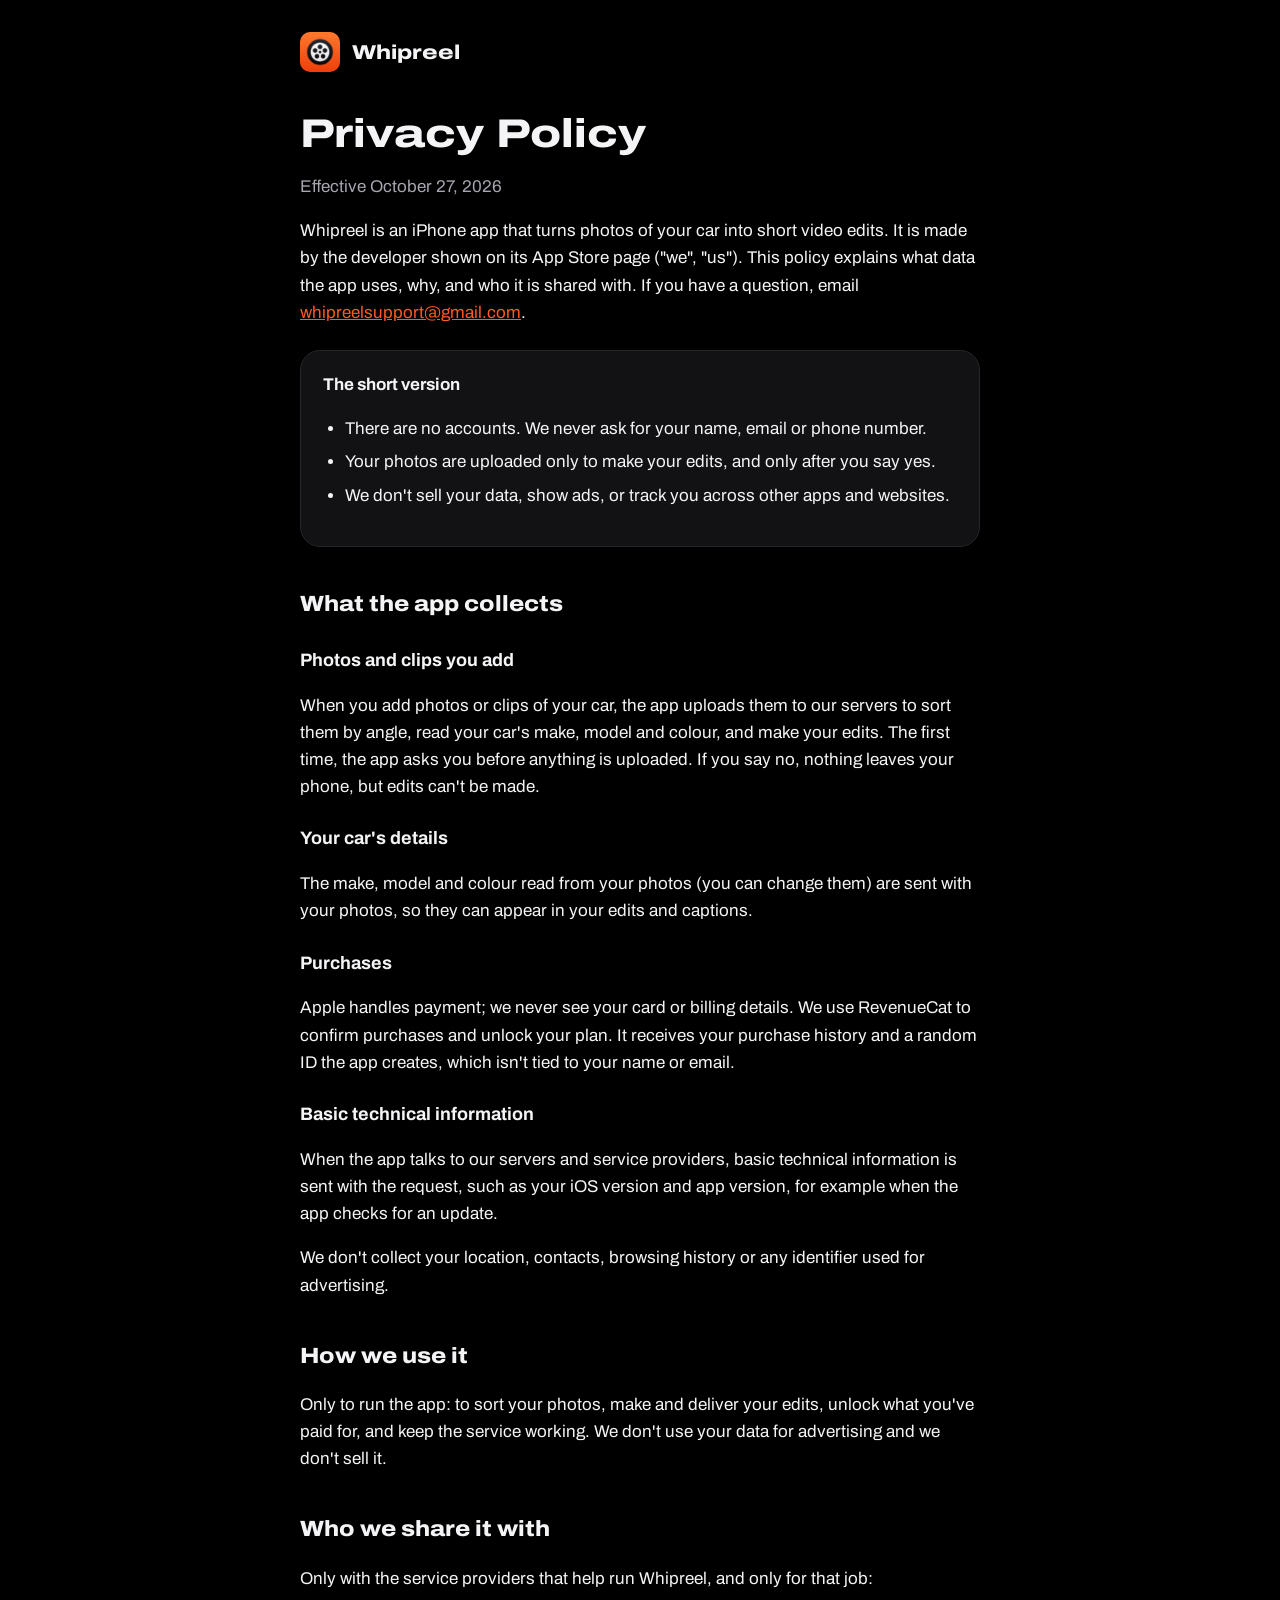
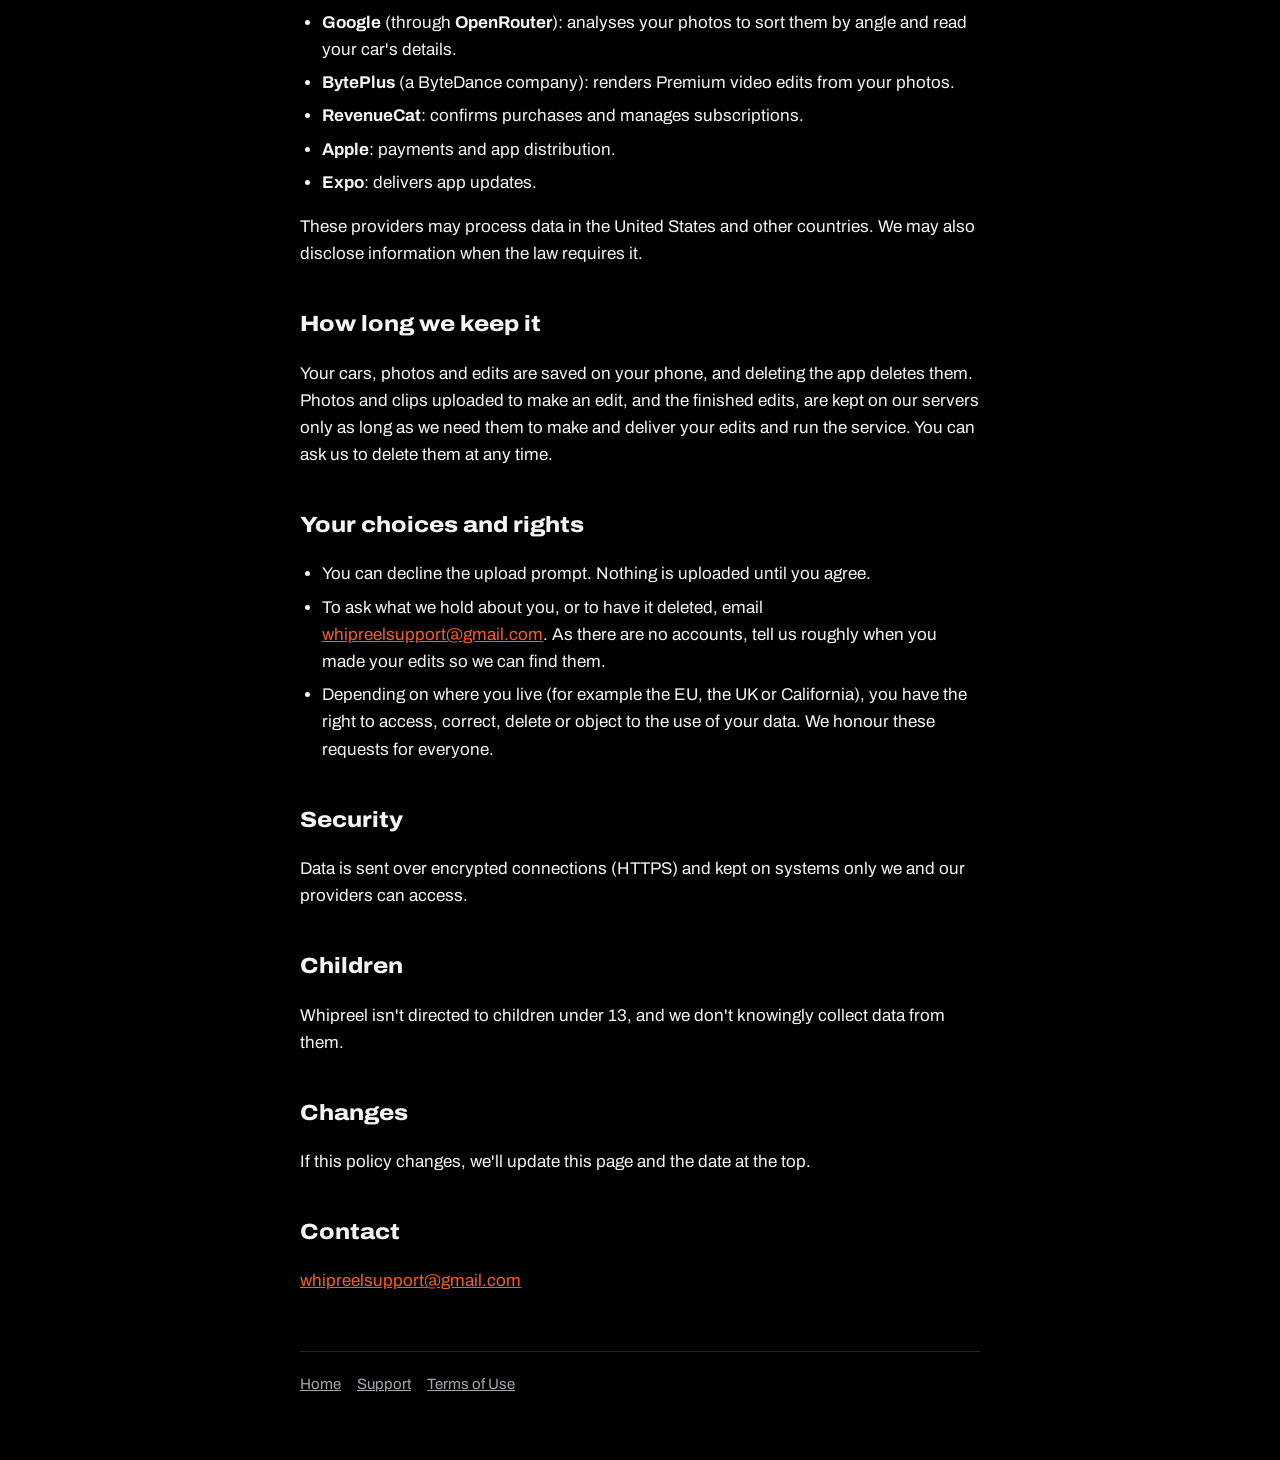
==== privacy.html @ b59fddd4 "Whipreel website: support, privacy policy and app config Co-Authored-By: Claude Opus 5.5 <noreply@an" ====
<!doctype html>
<html lang="en">
<head>
  <meta charset="utf-8">
  <meta name="viewport" content="width=device-width, initial-scale=1">
  <title>Privacy Policy · Whipreel</title>
  <meta name="description" content="How the Whipreel app uses your photos and data.">
  <link rel="icon" href="icon.png">
  <link rel="preconnect" href="https://fonts.googleapis.com">
  <link rel="preconnect" href="https://fonts.gstatic.com" crossorigin>
  <link href="https://fonts.googleapis.com/css2?family=Archivo:wdth,wght@62..125,400..800&display=swap" rel="stylesheet">
  <link rel="stylesheet" href="style.css">
</head>
<body>
  <div class="wrap">
    <header><img src="icon.png" alt=""><a href="./">Whipreel</a></header>

    <h1>Privacy Policy</h1>
    <p class="muted">Effective October 27, 2026</p>

    <p>Whipreel is an iPhone app that turns photos of your car into short video edits. It is made by the developer shown on
      its App Store page ("we", "us"). This policy explains what data the app uses, why, and who it is shared with. If you
      have a question, email <a href="mailto:whipreelsupport@gmail.com">whipreelsupport@gmail.com</a>.</p>

    <div class="card">
      <strong>The short version</strong>
      <ul>
        <li>There are no accounts. We never ask for your name, email or phone number.</li>
        <li>Your photos are uploaded only to make your edits, and only after you say yes.</li>
        <li>We don't sell your data, show ads, or track you across other apps and websites.</li>
      </ul>
    </div>

    <h2>What the app collects</h2>
    <h3>Photos and clips you add</h3>
    <p>When you add photos or clips of your car, the app uploads them to our servers to sort them by angle, read your car's
      make, model and colour, and make your edits. The first time, the app asks you before anything is uploaded. If you say
      no, nothing leaves your phone, but edits can't be made.</p>
    <h3>Your car's details</h3>
    <p>The make, model and colour read from your photos (you can change them) are sent with your photos, so they can appear
      in your edits and captions.</p>
    <h3>Purchases</h3>
    <p>Apple handles payment; we never see your card or billing details. We use RevenueCat to confirm purchases and unlock
      your plan. It receives your purchase history and a random ID the app creates, which isn't tied to your name or email.</p>
    <h3>Basic technical information</h3>
    <p>When the app talks to our servers and service providers, basic technical information is sent with the request, such
      as your iOS version and app version, for example when the app checks for an update.</p>
    <p>We don't collect your location, contacts, browsing history or any identifier used for advertising.</p>

    <h2>How we use it</h2>
    <p>Only to run the app: to sort your photos, make and deliver your edits, unlock what you've paid for, and keep the
      service working. We don't use your data for advertising and we don't sell it.</p>

    <h2>Who we share it with</h2>
    <p>Only with the service providers that help run Whipreel, and only for that job:</p>
    <ul>
      <li><strong>Google</strong> (through <strong>OpenRouter</strong>): analyses your photos to sort them by angle and read
        your car's details.</li>
      <li><strong>BytePlus</strong> (a ByteDance company): renders Premium video edits from your photos.</li>
      <li><strong>RevenueCat</strong>: confirms purchases and manages subscriptions.</li>
      <li><strong>Apple</strong>: payments and app distribution.</li>
      <li><strong>Expo</strong>: delivers app updates.</li>
    </ul>
    <p>These providers may process data in the United States and other countries. We may also disclose information when the
      law requires it.</p>

    <h2>How long we keep it</h2>
    <p>Your cars, photos and edits are saved on your phone, and deleting the app deletes them. Photos and clips uploaded to
      make an edit, and the finished edits, are kept on our servers only as long as we need them to make and deliver your
      edits and run the service. You can ask us to delete them at any time.</p>

    <h2>Your choices and rights</h2>
    <ul>
      <li>You can decline the upload prompt. Nothing is uploaded until you agree.</li>
      <li>To ask what we hold about you, or to have it deleted, email
        <a href="mailto:whipreelsupport@gmail.com">whipreelsupport@gmail.com</a>. As there are no accounts, tell us roughly
        when you made your edits so we can find them.</li>
      <li>Depending on where you live (for example the EU, the UK or California), you have the right to access, correct,
        delete or object to the use of your data. We honour these requests for everyone.</li>
    </ul>

    <h2>Security</h2>
    <p>Data is sent over encrypted connections (HTTPS) and kept on systems only we and our providers can access.</p>

    <h2>Children</h2>
    <p>Whipreel isn't directed to children under 13, and we don't knowingly collect data from them.</p>

    <h2>Changes</h2>
    <p>If this policy changes, we'll update this page and the date at the top.</p>

    <h2>Contact</h2>
    <p><a href="mailto:whipreelsupport@gmail.com">whipreelsupport@gmail.com</a></p>

    <footer>
      <a href="./">Home</a><a href="support.html">Support</a><a href="https://www.apple.com/legal/internet-services/itunes/dev/stdeula/">Terms of Use</a>
    </footer>
  </div>
</body>
</html>
---- style.css ----
:root {
  --bg: #000;
  --surface: #121214;
  --line: #26262b;
  --text: #f4f4f6;
  --muted: #a6a6b0;
  --accent: #ff5a1f;
}

* {
  box-sizing: border-box;
}

html {
  -webkit-text-size-adjust: 100%;
}

body {
  margin: 0;
  background: var(--bg);
  color: var(--text);
  font: 17px/1.6 'Archivo', system-ui, -apple-system, 'Segoe UI', sans-serif;
}

a {
  color: var(--accent);
}

.wrap {
  max-width: 720px;
  margin: 0 auto;
  padding: 32px 20px 64px;
}

header {
  display: flex;
  align-items: center;
  gap: 12px;
  margin-bottom: 40px;
}

header img {
  width: 40px;
  height: 40px;
  border-radius: 10px;
}

header a {
  color: var(--text);
  text-decoration: none;
  font-weight: 800;
  font-stretch: 125%;
  font-size: 20px;
}

h1 {
  font-size: 40px;
  line-height: 1.1;
  font-weight: 800;
  font-stretch: 125%;
  margin: 0 0 12px;
}

h2 {
  font-size: 22px;
  font-weight: 800;
  font-stretch: 112%;
  margin: 40px 0 8px;
}

h3 {
  font-size: 18px;
  margin: 24px 0 4px;
}

p,
li {
  color: var(--text);
}

.muted {
  color: var(--muted);
}

ul {
  padding-left: 22px;
}

li + li {
  margin-top: 6px;
}

.card {
  background: var(--surface);
  border: 1px solid var(--line);
  border-radius: 20px;
  padding: 20px 22px;
  margin: 24px 0;
}

.button {
  display: inline-block;
  background: var(--accent);
  color: #000;
  font-weight: 700;
  text-decoration: none;
  padding: 12px 22px;
  border-radius: 999px;
}

footer {
  margin-top: 56px;
  padding-top: 20px;
  border-top: 1px solid var(--line);
  color: var(--muted);
  font-size: 15px;
}

footer a {
  color: var(--muted);
  margin-right: 16px;
}

@media (max-width: 480px) {
  h1 {
    font-size: 32px;
  }
}
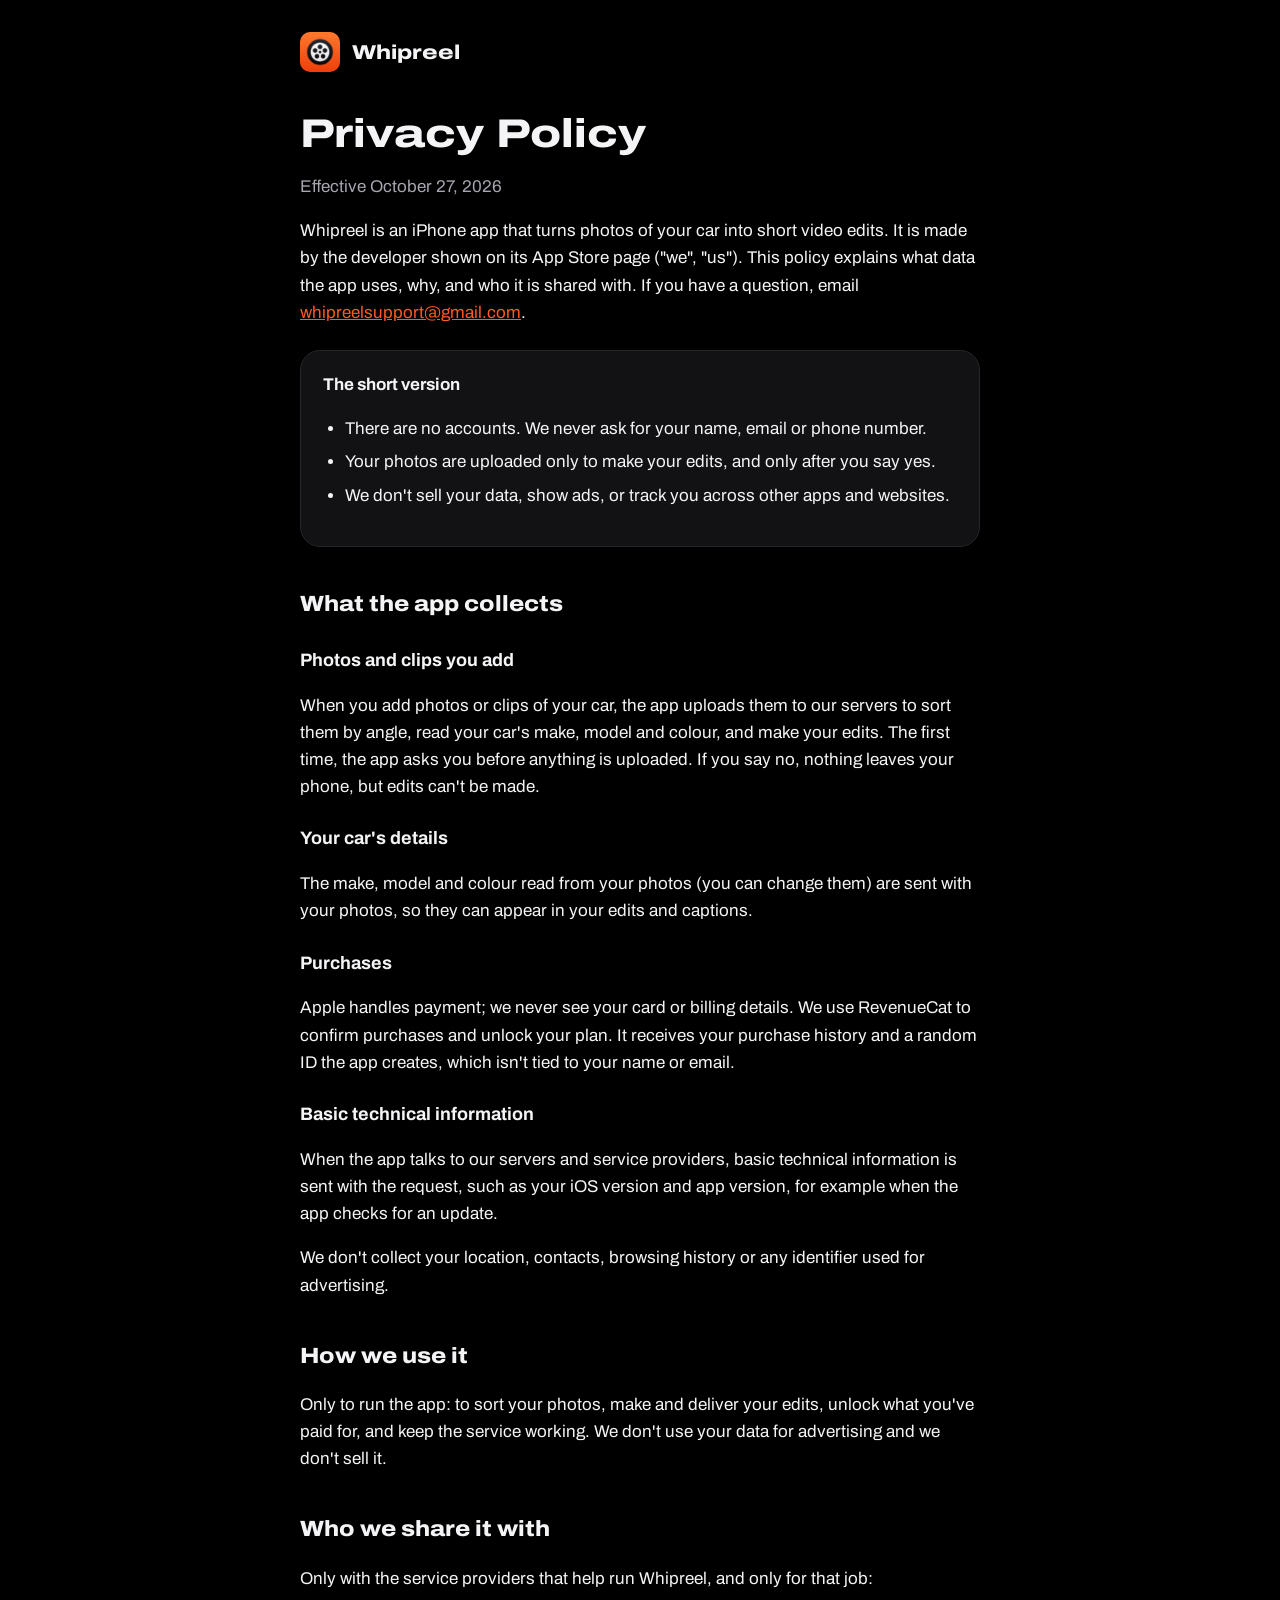
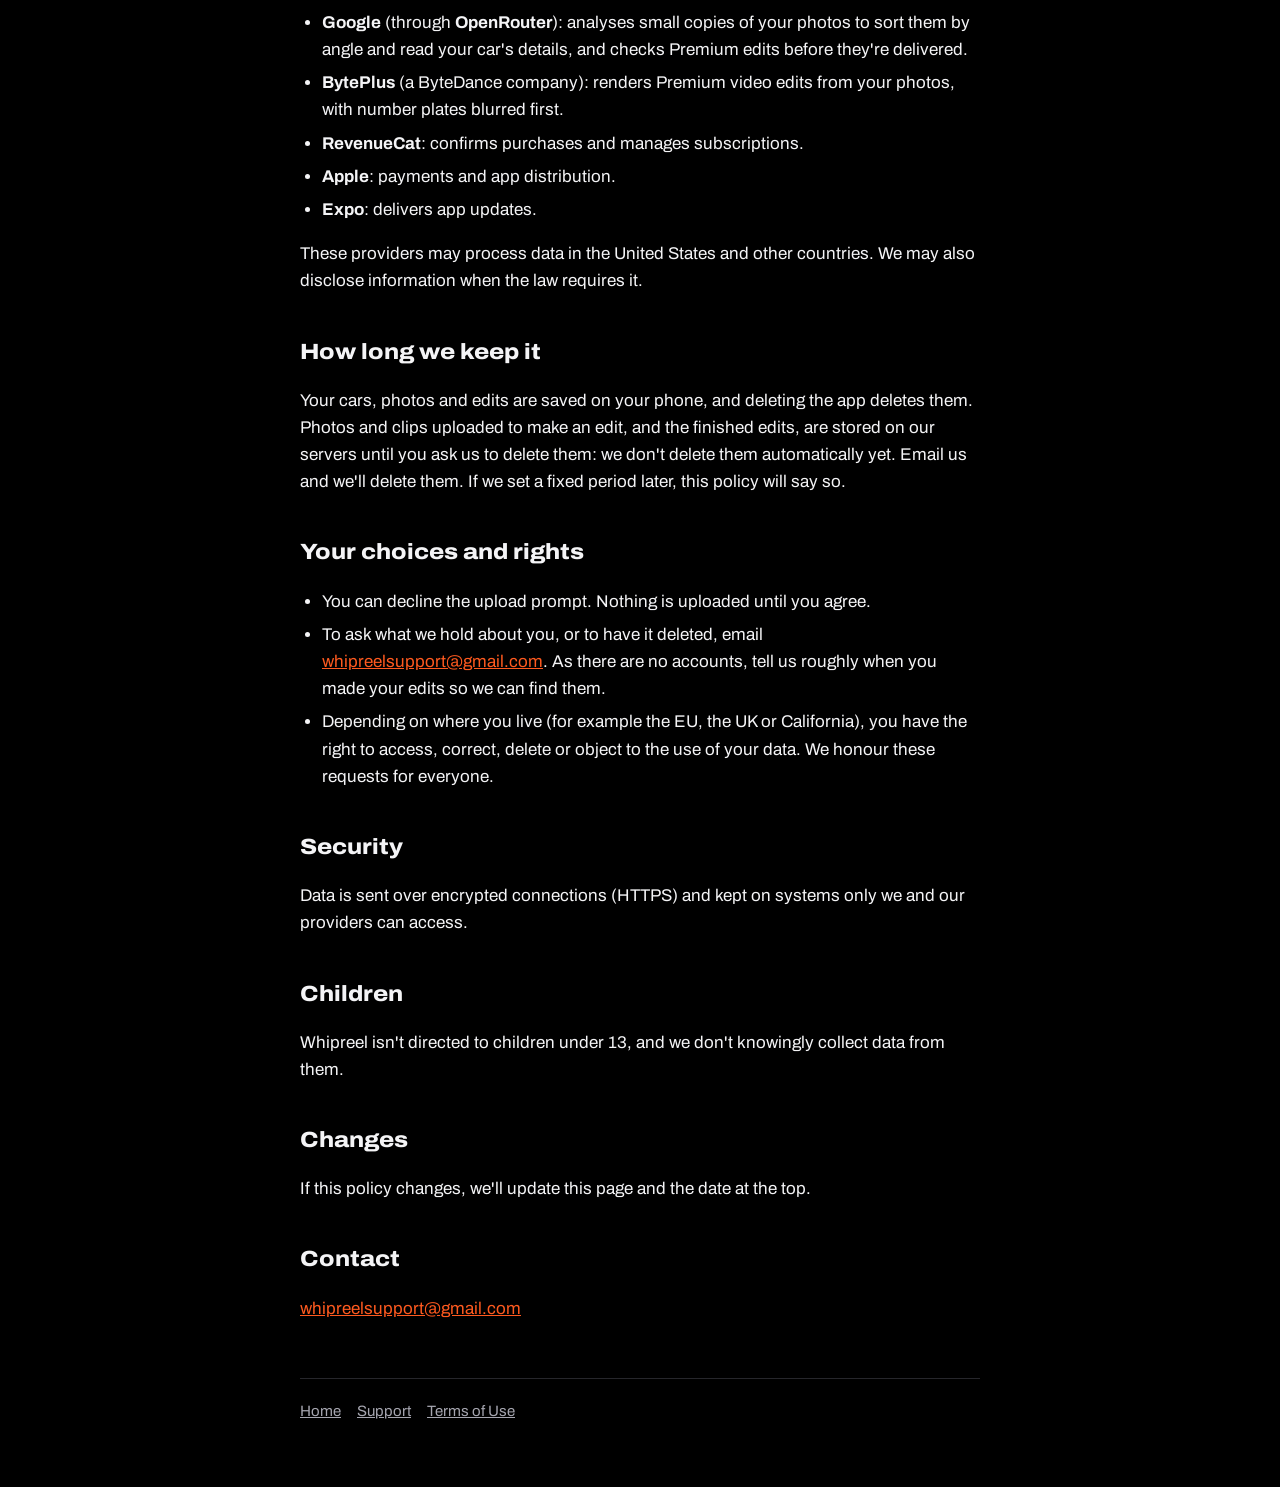
==== commit 81f3b312: "Point the app at the live backend; privacy policy: how uploads are kept Co-Authored-By: Claude Opus " ====
--- a/privacy.html
+++ b/privacy.html
@@ -54,9 +54,10 @@
     <h2>Who we share it with</h2>
     <p>Only with the service providers that help run Whipreel, and only for that job:</p>
     <ul>
-      <li><strong>Google</strong> (through <strong>OpenRouter</strong>): analyses your photos to sort them by angle and read
-        your car's details.</li>
-      <li><strong>BytePlus</strong> (a ByteDance company): renders Premium video edits from your photos.</li>
+      <li><strong>Google</strong> (through <strong>OpenRouter</strong>): analyses small copies of your photos to sort them by
+        angle and read your car's details, and checks Premium edits before they're delivered.</li>
+      <li><strong>BytePlus</strong> (a ByteDance company): renders Premium video edits from your photos, with number plates
+        blurred first.</li>
       <li><strong>RevenueCat</strong>: confirms purchases and manages subscriptions.</li>
       <li><strong>Apple</strong>: payments and app distribution.</li>
       <li><strong>Expo</strong>: delivers app updates.</li>
@@ -66,8 +67,8 @@
 
     <h2>How long we keep it</h2>
     <p>Your cars, photos and edits are saved on your phone, and deleting the app deletes them. Photos and clips uploaded to
-      make an edit, and the finished edits, are kept on our servers only as long as we need them to make and deliver your
-      edits and run the service. You can ask us to delete them at any time.</p>
+      make an edit, and the finished edits, are stored on our servers until you ask us to delete them: we don't delete them
+      automatically yet. Email us and we'll delete them. If we set a fixed period later, this policy will say so.</p>
 
     <h2>Your choices and rights</h2>
     <ul>
